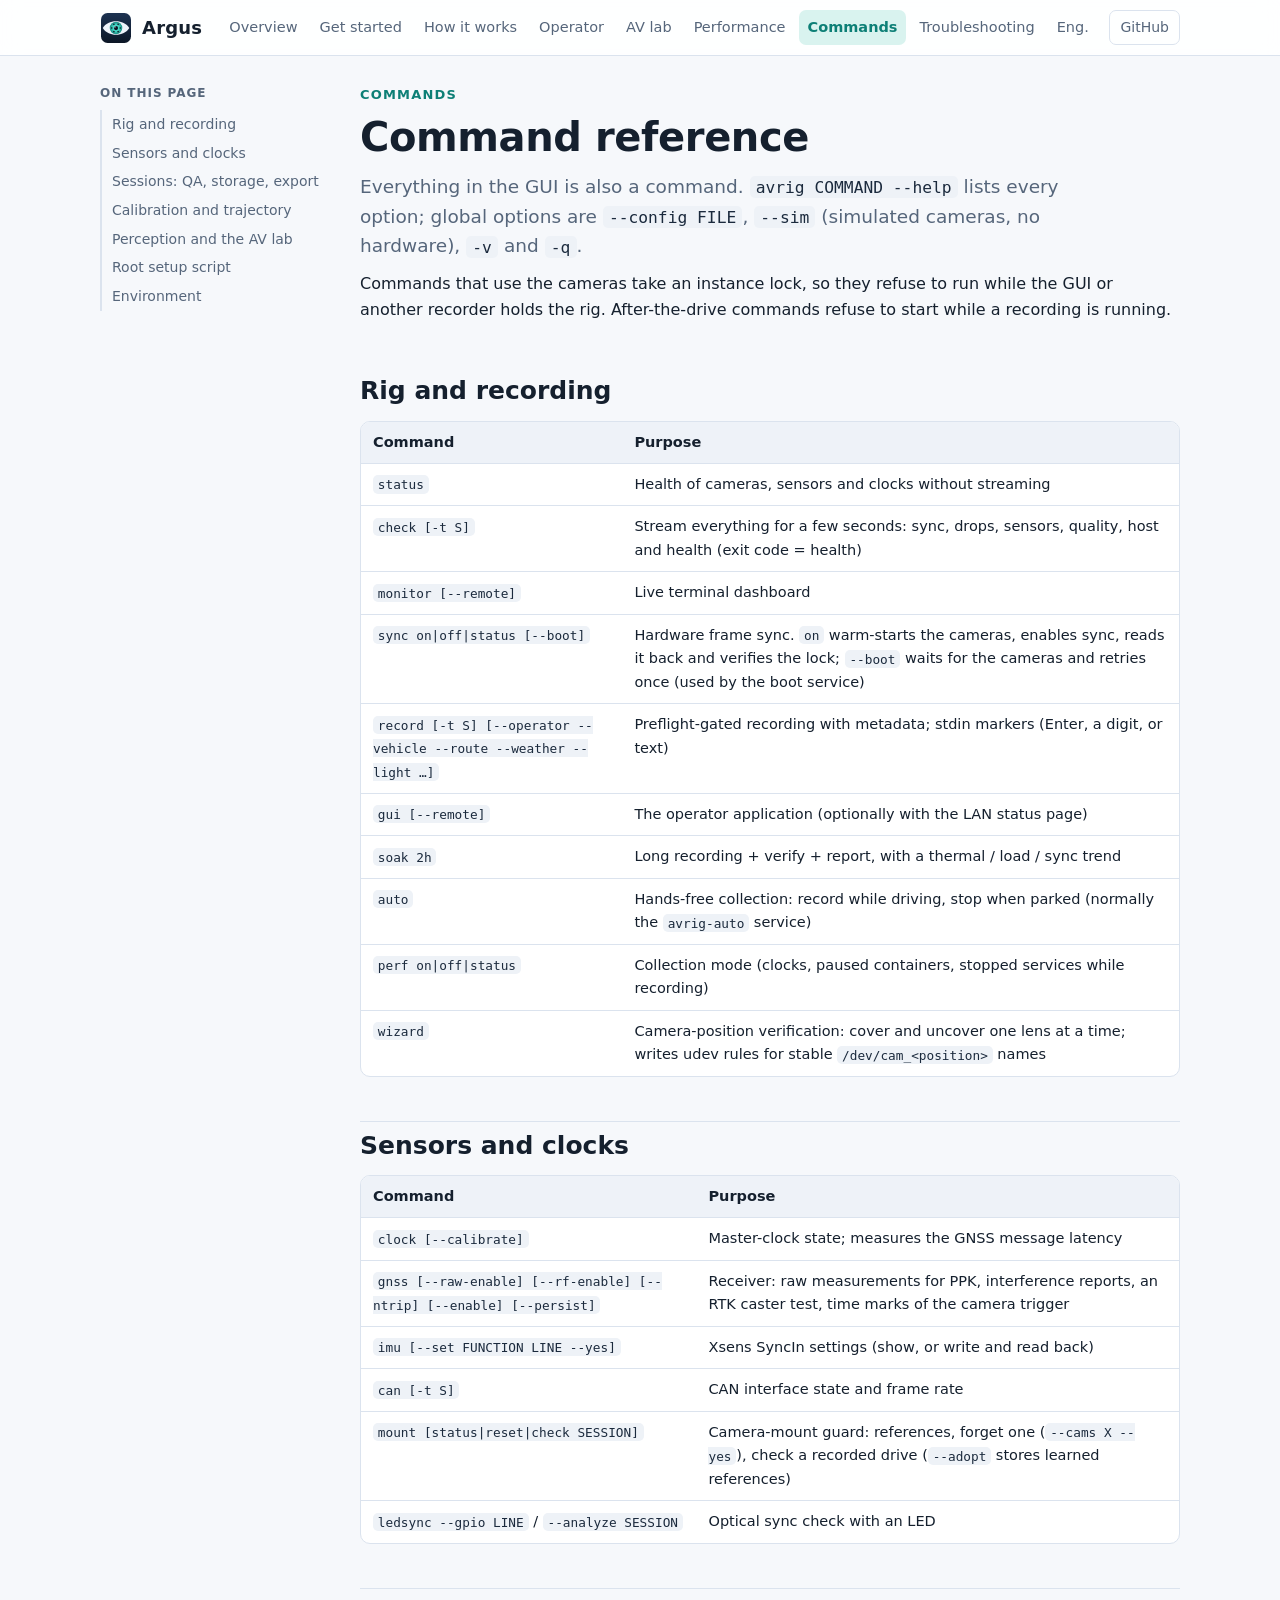
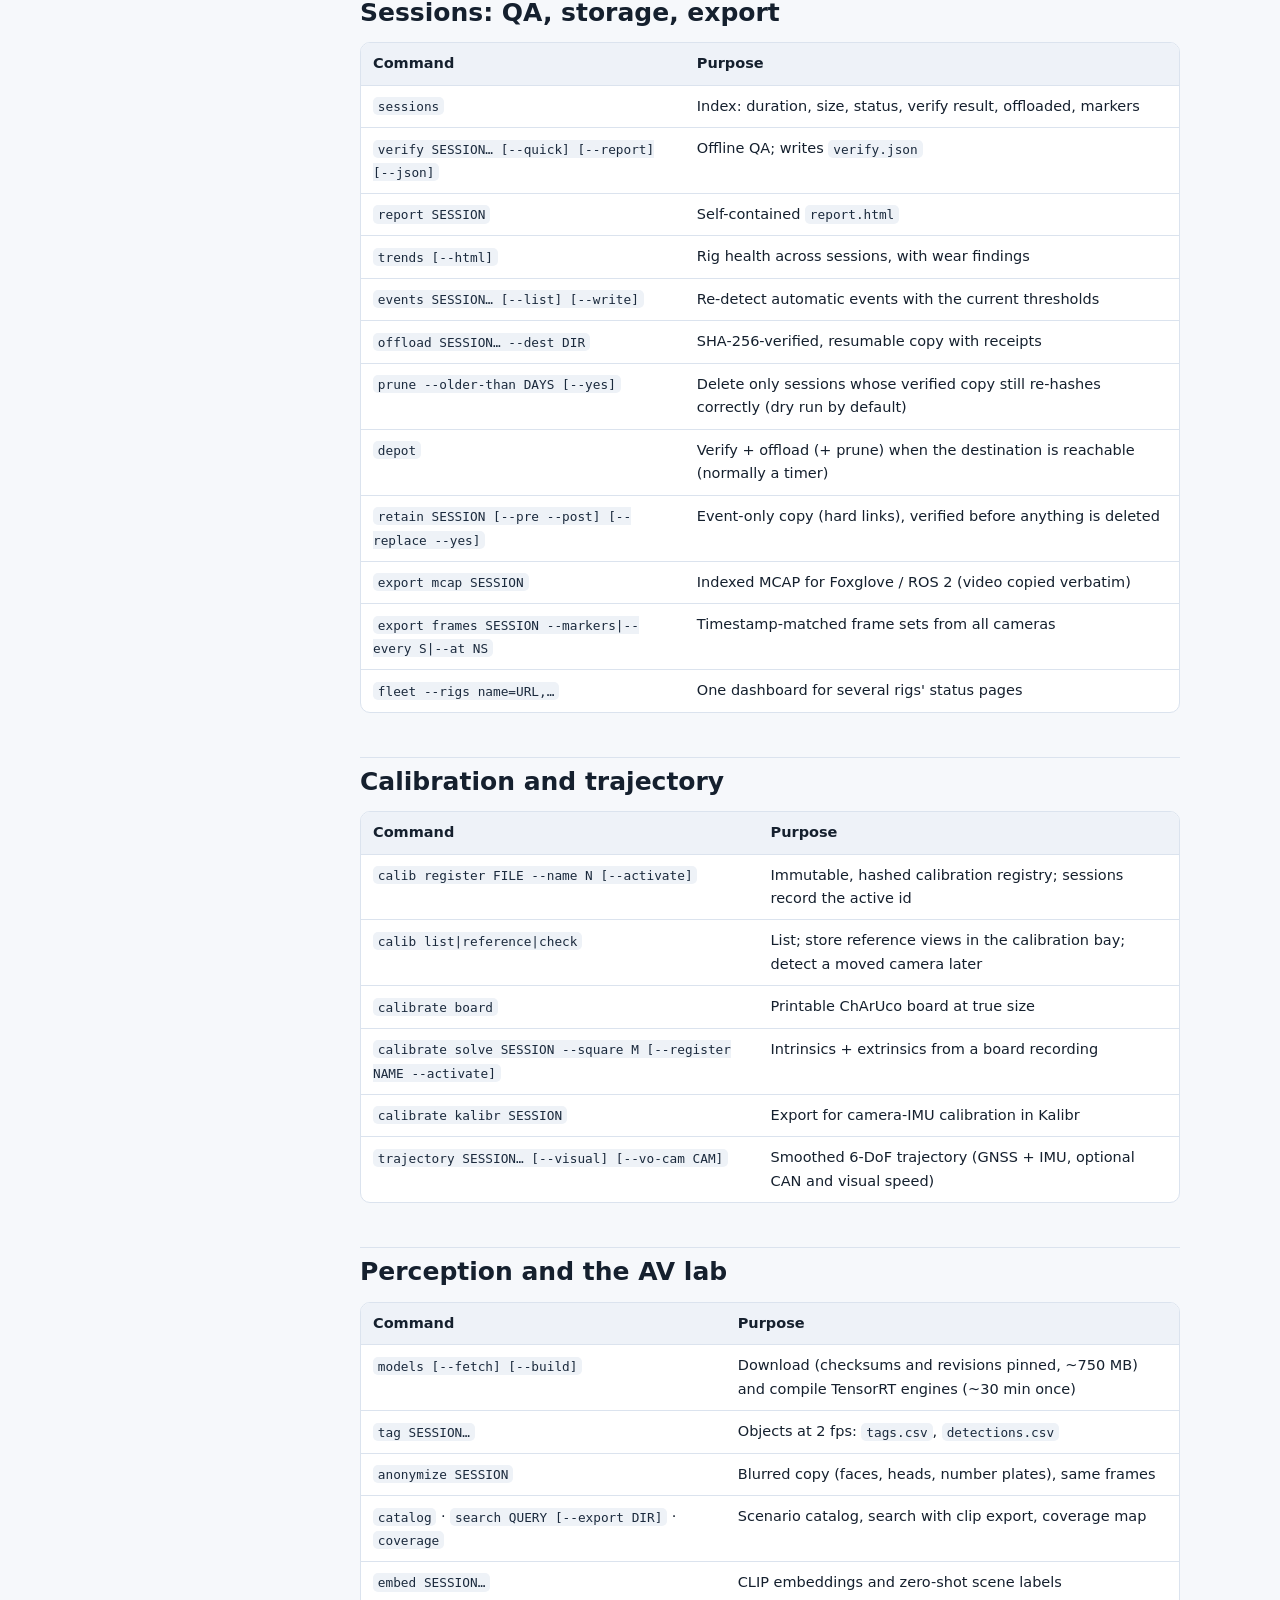
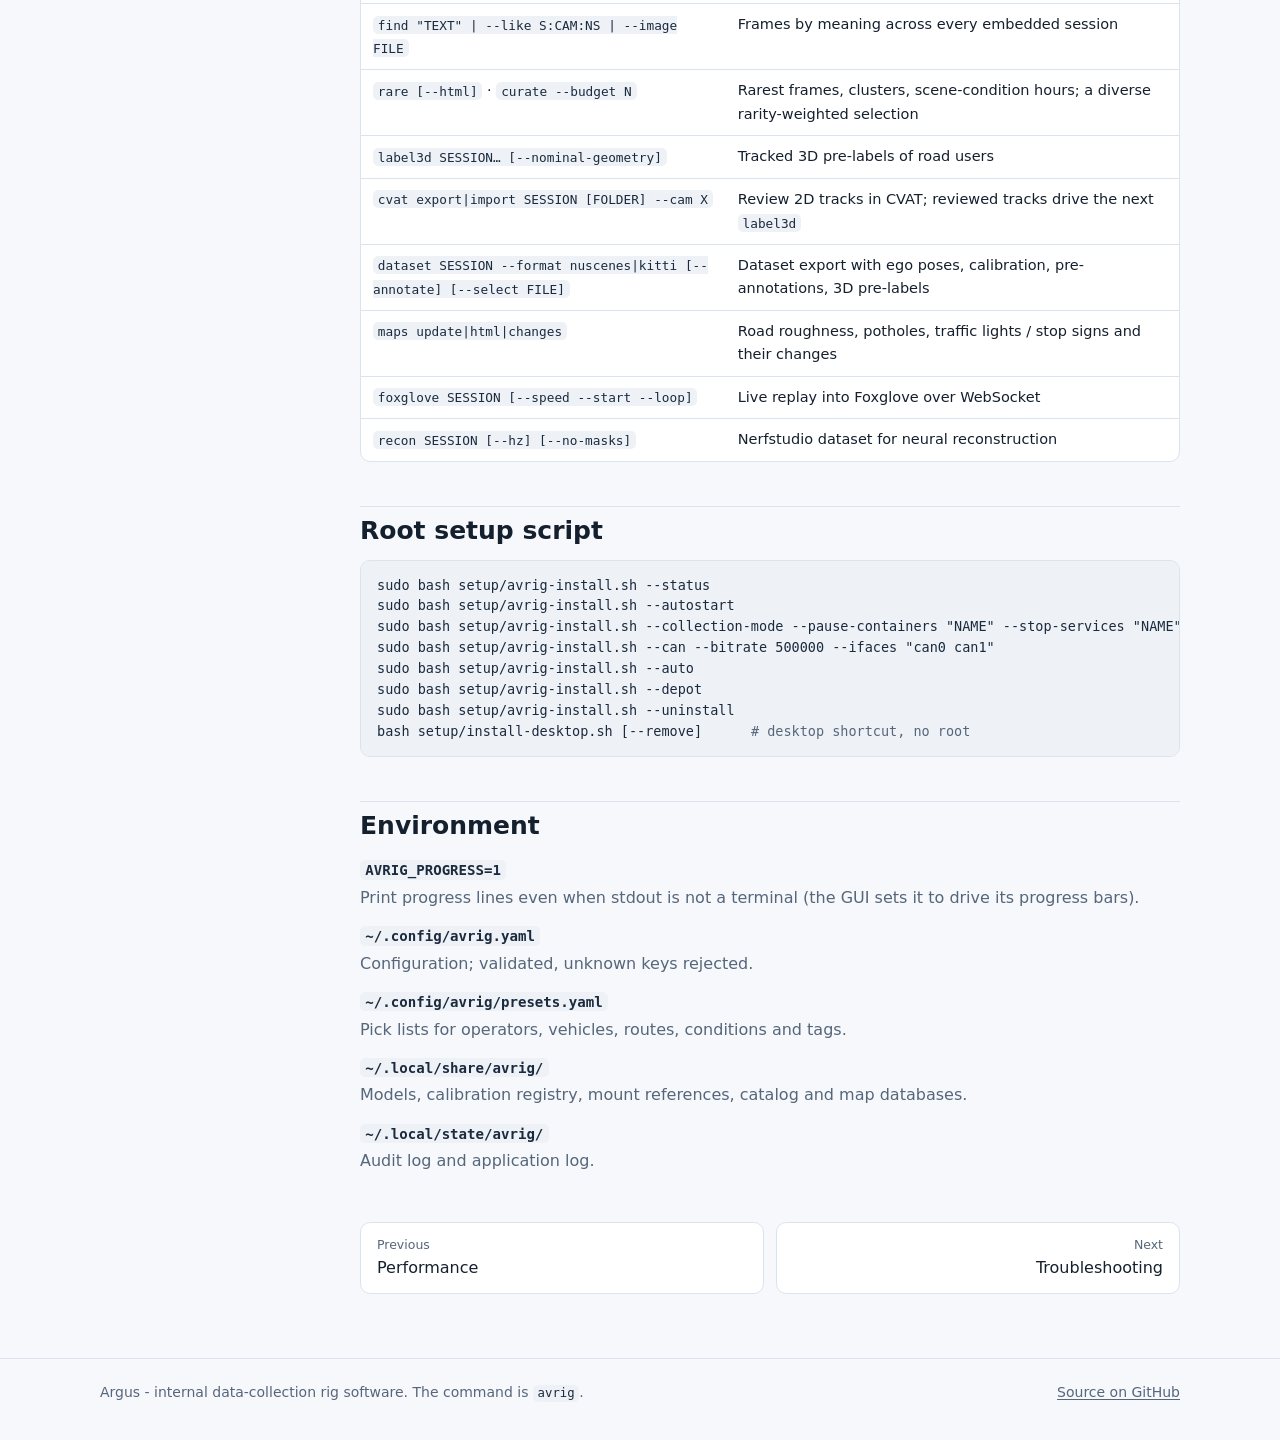
==== docs/cli.html @ b2f9fd61 "Argus: AV data collection for a six-camera hardware-synced GMSL2 rig on Jetson AGX Orin Hardware fra" ====
<!doctype html>
<html lang="en">
<head>
<meta charset="utf-8">
<meta name="viewport" content="width=device-width, initial-scale=1">
<title>Command reference - Argus</title>
<meta name="description" content="Every avrig command, grouped by task.">
<meta name="color-scheme" content="light dark">
<link rel="icon" href="img/argus.svg" type="image/svg+xml">
<link rel="stylesheet" href="style.css">
</head>
<body>
<header class="top"><div class="top-inner">
<a class="brand" href="index.html"><img src="img/argus.svg" alt="" width="32" height="32">Argus</a>
<nav class="site" aria-label="Documentation"><a href="index.html">Overview</a><a href="getting-started.html">Get started</a><a href="how-it-works.html">How it works</a><a href="features.html">Operator</a><a href="lab.html">AV lab</a><a href="performance.html">Performance</a><a href="cli.html" aria-current="page">Commands</a><a href="troubleshooting.html">Troubleshooting</a><a href="lessons.html">Eng. notes</a></nav>
<a class="gh" href="https://github.com/Sherin-SEF-AI/ArgusAV">GitHub</a>
</div></header>
<main><div class="doc"><aside class="toc"><b>On this page</b><a href="#rig-and-recording">Rig and recording</a><a href="#sensors-and-clocks">Sensors and clocks</a><a href="#sessions-qa-storage-export">Sessions: QA, storage, export</a><a href="#calibration-and-trajectory">Calibration and trajectory</a><a href="#perception-and-the-av-lab">Perception and the AV lab</a><a href="#root-setup-script">Root setup script</a><a href="#environment">Environment</a></aside><article class="content"><div class="kicker">Commands</div>
<h1>Command reference</h1>
<p class="lead">Everything in the GUI is also a command. <code>avrig COMMAND --help</code> lists every option; global options are <code>--config FILE</code>, <code>--sim</code> (simulated cameras, no hardware), <code>-v</code> and <code>-q</code>.</p>
<p>Commands that use the cameras take an instance lock, so they refuse to run while the GUI or another recorder holds the rig. After-the-drive commands refuse to start while a recording is running.</p>

<h2 id="rig-and-recording">Rig and recording</h2>
<div class="table"><table>
<tr><th>Command</th><th>Purpose</th></tr>
<tr><td><code>status</code></td><td>Health of cameras, sensors and clocks without streaming</td></tr>
<tr><td><code>check [-t S]</code></td><td>Stream everything for a few seconds: sync, drops, sensors, quality, host and health (exit code = health)</td></tr>
<tr><td><code>monitor [--remote]</code></td><td>Live terminal dashboard</td></tr>
<tr><td><code>sync on|off|status [--boot]</code></td><td>Hardware frame sync. <code>on</code> warm-starts the cameras, enables sync, reads it back and verifies the lock; <code>--boot</code> waits for the cameras and retries once (used by the boot service)</td></tr>
<tr><td><code>record [-t S] [--operator --vehicle --route --weather --light …]</code></td><td>Preflight-gated recording with metadata; stdin markers (Enter, a digit, or text)</td></tr>
<tr><td><code>gui [--remote]</code></td><td>The operator application (optionally with the LAN status page)</td></tr>
<tr><td><code>soak 2h</code></td><td>Long recording + verify + report, with a thermal / load / sync trend</td></tr>
<tr><td><code>auto</code></td><td>Hands-free collection: record while driving, stop when parked (normally the <code>avrig-auto</code> service)</td></tr>
<tr><td><code>perf on|off|status</code></td><td>Collection mode (clocks, paused containers, stopped services while recording)</td></tr>
<tr><td><code>wizard</code></td><td>Camera-position verification: cover and uncover one lens at a time; writes udev rules for stable <code>/dev/cam_&lt;position&gt;</code> names</td></tr>
</table></div>

<h2 id="sensors-and-clocks">Sensors and clocks</h2>
<div class="table"><table>
<tr><th>Command</th><th>Purpose</th></tr>
<tr><td><code>clock [--calibrate]</code></td><td>Master-clock state; measures the GNSS message latency</td></tr>
<tr><td><code>gnss [--raw-enable] [--rf-enable] [--ntrip] [--enable] [--persist]</code></td><td>Receiver: raw measurements for PPK, interference reports, an RTK caster test, time marks of the camera trigger</td></tr>
<tr><td><code>imu [--set FUNCTION LINE --yes]</code></td><td>Xsens SyncIn settings (show, or write and read back)</td></tr>
<tr><td><code>can [-t S]</code></td><td>CAN interface state and frame rate</td></tr>
<tr><td><code>mount [status|reset|check SESSION]</code></td><td>Camera-mount guard: references, forget one (<code>--cams X --yes</code>), check a recorded drive (<code>--adopt</code> stores learned references)</td></tr>
<tr><td><code>ledsync --gpio LINE</code> / <code>--analyze SESSION</code></td><td>Optical sync check with an LED</td></tr>
</table></div>

<h2 id="sessions-qa-storage-export">Sessions: QA, storage, export</h2>
<div class="table"><table>
<tr><th>Command</th><th>Purpose</th></tr>
<tr><td><code>sessions</code></td><td>Index: duration, size, status, verify result, offloaded, markers</td></tr>
<tr><td><code>verify SESSION… [--quick] [--report] [--json]</code></td><td>Offline QA; writes <code>verify.json</code></td></tr>
<tr><td><code>report SESSION</code></td><td>Self-contained <code>report.html</code></td></tr>
<tr><td><code>trends [--html]</code></td><td>Rig health across sessions, with wear findings</td></tr>
<tr><td><code>events SESSION… [--list] [--write]</code></td><td>Re-detect automatic events with the current thresholds</td></tr>
<tr><td><code>offload SESSION… --dest DIR</code></td><td>SHA-256-verified, resumable copy with receipts</td></tr>
<tr><td><code>prune --older-than DAYS [--yes]</code></td><td>Delete only sessions whose verified copy still re-hashes correctly (dry run by default)</td></tr>
<tr><td><code>depot</code></td><td>Verify + offload (+ prune) when the destination is reachable (normally a timer)</td></tr>
<tr><td><code>retain SESSION [--pre --post] [--replace --yes]</code></td><td>Event-only copy (hard links), verified before anything is deleted</td></tr>
<tr><td><code>export mcap SESSION</code></td><td>Indexed MCAP for Foxglove / ROS 2 (video copied verbatim)</td></tr>
<tr><td><code>export frames SESSION --markers|--every S|--at NS</code></td><td>Timestamp-matched frame sets from all cameras</td></tr>
<tr><td><code>fleet --rigs name=URL,…</code></td><td>One dashboard for several rigs' status pages</td></tr>
</table></div>

<h2 id="calibration-and-trajectory">Calibration and trajectory</h2>
<div class="table"><table>
<tr><th>Command</th><th>Purpose</th></tr>
<tr><td><code>calib register FILE --name N [--activate]</code></td><td>Immutable, hashed calibration registry; sessions record the active id</td></tr>
<tr><td><code>calib list|reference|check</code></td><td>List; store reference views in the calibration bay; detect a moved camera later</td></tr>
<tr><td><code>calibrate board</code></td><td>Printable ChArUco board at true size</td></tr>
<tr><td><code>calibrate solve SESSION --square M [--register NAME --activate]</code></td><td>Intrinsics + extrinsics from a board recording</td></tr>
<tr><td><code>calibrate kalibr SESSION</code></td><td>Export for camera-IMU calibration in Kalibr</td></tr>
<tr><td><code>trajectory SESSION… [--visual] [--vo-cam CAM]</code></td><td>Smoothed 6-DoF trajectory (GNSS + IMU, optional CAN and visual speed)</td></tr>
</table></div>

<h2 id="perception-and-the-av-lab">Perception and the AV lab</h2>
<div class="table"><table>
<tr><th>Command</th><th>Purpose</th></tr>
<tr><td><code>models [--fetch] [--build]</code></td><td>Download (checksums and revisions pinned, ~750 MB) and compile TensorRT engines (~30 min once)</td></tr>
<tr><td><code>tag SESSION…</code></td><td>Objects at 2 fps: <code>tags.csv</code>, <code>detections.csv</code></td></tr>
<tr><td><code>anonymize SESSION</code></td><td>Blurred copy (faces, heads, number plates), same frames</td></tr>
<tr><td><code>catalog</code> · <code>search QUERY [--export DIR]</code> · <code>coverage</code></td><td>Scenario catalog, search with clip export, coverage map</td></tr>
<tr><td><code>embed SESSION…</code></td><td>CLIP embeddings and zero-shot scene labels</td></tr>
<tr><td><code>find "TEXT" | --like S:CAM:NS | --image FILE</code></td><td>Frames by meaning across every embedded session</td></tr>
<tr><td><code>rare [--html]</code> · <code>curate --budget N</code></td><td>Rarest frames, clusters, scene-condition hours; a diverse rarity-weighted selection</td></tr>
<tr><td><code>label3d SESSION… [--nominal-geometry]</code></td><td>Tracked 3D pre-labels of road users</td></tr>
<tr><td><code>cvat export|import SESSION [FOLDER] --cam X</code></td><td>Review 2D tracks in CVAT; reviewed tracks drive the next <code>label3d</code></td></tr>
<tr><td><code>dataset SESSION --format nuscenes|kitti [--annotate] [--select FILE]</code></td><td>Dataset export with ego poses, calibration, pre-annotations, 3D pre-labels</td></tr>
<tr><td><code>maps update|html|changes</code></td><td>Road roughness, potholes, traffic lights / stop signs and their changes</td></tr>
<tr><td><code>foxglove SESSION [--speed --start --loop]</code></td><td>Live replay into Foxglove over WebSocket</td></tr>
<tr><td><code>recon SESSION [--hz] [--no-masks]</code></td><td>Nerfstudio dataset for neural reconstruction</td></tr>
</table></div>

<h2 id="root-setup-script">Root setup script</h2>
<pre><code>sudo bash setup/avrig-install.sh --status
sudo bash setup/avrig-install.sh --autostart
sudo bash setup/avrig-install.sh --collection-mode --pause-containers "NAME" --stop-services "NAME"
sudo bash setup/avrig-install.sh --can --bitrate 500000 --ifaces "can0 can1"
sudo bash setup/avrig-install.sh --auto
sudo bash setup/avrig-install.sh --depot
sudo bash setup/avrig-install.sh --uninstall
bash setup/install-desktop.sh [--remove]      <span class="c"># desktop shortcut, no root</span></code></pre>

<h2 id="environment">Environment</h2>
<dl class="defs">
  <dt><code>AVRIG_PROGRESS=1</code></dt><dd>Print progress lines even when stdout is not a terminal (the GUI sets it to drive its progress bars).</dd>
  <dt><code>~/.config/avrig.yaml</code></dt><dd>Configuration; validated, unknown keys rejected.</dd>
  <dt><code>~/.config/avrig/presets.yaml</code></dt><dd>Pick lists for operators, vehicles, routes, conditions and tags.</dd>
  <dt><code>~/.local/share/avrig/</code></dt><dd>Models, calibration registry, mount references, catalog and map databases.</dd>
  <dt><code>~/.local/state/avrig/</code></dt><dd>Audit log and application log.</dd>
</dl>
<div class="pager"><a href="performance.html"><small>Previous</small>Performance</a><a class="next" href="troubleshooting.html"><small>Next</small>Troubleshooting</a></div></article></div></main>
<footer><div class="inner">
<span>Argus - internal data-collection rig software. The command is <code>avrig</code>.</span>
<span><a href="https://github.com/Sherin-SEF-AI/ArgusAV">Source on GitHub</a></span>
</div></footer>
</body>
</html>
---- docs/style.css ----
/* Argus documentation - one stylesheet for every page. Light by default, dark via
   prefers-color-scheme. No external assets. */
:root {
  --bg: #f6f8fb;
  --surface: #ffffff;
  --surface-2: #eef2f8;
  --text: #15202e;
  --muted: #56667b;
  --border: #dbe3ee;
  --accent: #0d7f76;
  --accent-soft: #d9f3ef;
  --navy: #1d3352;
  --code-bg: #eef2f7;
  --code-text: #1b2a3d;
  --ok: #1a7f37;
  --warn: #9a6700;
  --fail: #c62a2f;
  --shadow: 0 1px 2px rgba(16, 30, 54, .06), 0 4px 16px rgba(16, 30, 54, .06);
  --radius: 10px;
  --mono: ui-monospace, "SFMono-Regular", "JetBrains Mono", "DejaVu Sans Mono", Menlo, Consolas, monospace;
  --sans: system-ui, -apple-system, "Segoe UI", Roboto, Ubuntu, "Noto Sans", "Helvetica Neue", Arial, sans-serif;
  color-scheme: light;
}
@media (prefers-color-scheme: dark) {
  :root {
    --bg: #0a111d;
    --surface: #111a29;
    --surface-2: #172236;
    --text: #e3eaf4;
    --muted: #9badc4;
    --border: #233149;
    --accent: #46dcc9;
    --accent-soft: #123a3a;
    --navy: #9fc0ea;
    --code-bg: #0d1626;
    --code-text: #d6e2f2;
    --ok: #5fd37c;
    --warn: #e6b34a;
    --fail: #ff7b7b;
    --shadow: 0 1px 2px rgba(0, 0, 0, .3), 0 4px 18px rgba(0, 0, 0, .25);
    color-scheme: dark;
  }
}

* { box-sizing: border-box; }
html { scroll-padding-top: 76px; }
body {
  margin: 0;
  background: var(--bg);
  color: var(--text);
  font: 16px/1.62 var(--sans);
  -webkit-text-size-adjust: 100%;
}
img { max-width: 100%; height: auto; }
a { color: var(--accent); text-decoration-thickness: 1px; text-underline-offset: 2px; }
a:hover { text-decoration-thickness: 2px; }

/* ---------- header ---------- */
.top {
  position: sticky; top: 0; z-index: 10;
  background: color-mix(in srgb, var(--surface) 88%, transparent);
  backdrop-filter: saturate(1.4) blur(10px);
  -webkit-backdrop-filter: saturate(1.4) blur(10px);
  border-bottom: 1px solid var(--border);
}
.top-inner {
  max-width: 1120px; margin: 0 auto; padding: 10px 20px;
  display: flex; align-items: center; gap: 18px;
}
.brand { display: flex; align-items: center; gap: 10px; font-weight: 700; font-size: 18px;
  color: var(--text); text-decoration: none; letter-spacing: .2px; flex: none; }
.brand img { width: 32px; height: 32px; }
.brand small { font-weight: 500; color: var(--muted); font-size: 12px; }
nav.site { display: flex; gap: 4px; overflow-x: auto; scrollbar-width: none; flex: 1; min-width: 0; }
nav.site::-webkit-scrollbar { display: none; }
nav.site a { color: var(--muted); text-decoration: none; padding: 6px 9px; border-radius: 7px;
  white-space: nowrap; font-size: 14.5px; }
nav.site a:hover { color: var(--text); background: var(--surface-2); }
nav.site a[aria-current="page"] { color: var(--accent); background: var(--accent-soft); font-weight: 600; }
.gh { flex: none; font-size: 14px; color: var(--muted); text-decoration: none; border: 1px solid var(--border);
  padding: 5px 10px; border-radius: 7px; }
.gh:hover { color: var(--text); }

@media (max-width: 760px) {
  .top-inner { flex-wrap: wrap; row-gap: 6px; padding: 8px 16px; }
  nav.site { order: 3; flex-basis: 100%; margin: 0 -6px; }
  .gh { margin-left: auto; }
}

/* ---------- layout ---------- */
main { max-width: 1120px; margin: 0 auto; padding: 28px 20px 64px; }
.doc { display: grid; grid-template-columns: 220px minmax(0, 1fr); gap: 40px; align-items: start; }
.toc { position: sticky; top: 80px; font-size: 14px; max-height: calc(100vh - 100px); overflow: auto; }
.toc b { display: block; color: var(--muted); font-size: 12px; text-transform: uppercase; letter-spacing: .08em;
  margin-bottom: 6px; }
.toc a { display: block; color: var(--muted); text-decoration: none; padding: 3px 0 3px 10px;
  border-left: 2px solid var(--border); }
.toc a:hover { color: var(--text); border-left-color: var(--accent); }
.content { min-width: 0; }
@media (max-width: 900px) {
  .doc { grid-template-columns: 1fr; }
  .toc { display: none; }
}

h1 { font-size: clamp(28px, 4.2vw, 40px); line-height: 1.15; margin: 8px 0 12px; letter-spacing: -.01em; }
h2 { font-size: 25px; line-height: 1.25; margin: 44px 0 12px; padding-top: 8px; border-top: 1px solid var(--border); }
h2:first-of-type { border-top: 0; }
h3 { font-size: 19px; margin: 28px 0 8px; }
h4 { font-size: 16px; margin: 20px 0 6px; }
p, ul, ol { margin: 10px 0; }
li { margin: 4px 0; }
.lead { font-size: 18.5px; color: var(--muted); max-width: 760px; }
.kicker { color: var(--accent); font-weight: 700; font-size: 13px; text-transform: uppercase; letter-spacing: .09em; }

/* ---------- code ---------- */
code { font-family: var(--mono); font-size: .88em; background: var(--code-bg); color: var(--code-text);
  padding: .12em .38em; border-radius: 5px; }
pre { background: var(--code-bg); color: var(--code-text); border: 1px solid var(--border); border-radius: var(--radius);
  padding: 14px 16px; overflow-x: auto; font: 13.5px/1.55 var(--mono); }
pre code { background: none; padding: 0; font-size: inherit; }
pre .c { color: var(--muted); }
pre.term { background: #0b1220; color: #d6e2f2; border-color: #1c2a42; }
pre.term .ok { color: #5fd37c; } pre.term .warn { color: #e6b34a; } pre.term .dim { color: #8395ad; }

/* ---------- tables ---------- */
.table { overflow-x: auto; margin: 14px 0; border: 1px solid var(--border); border-radius: var(--radius);
  background: var(--surface); }
table { border-collapse: collapse; width: 100%; font-size: 14.5px; }
th, td { text-align: left; padding: 9px 12px; border-bottom: 1px solid var(--border); vertical-align: top; }
th { background: var(--surface-2); font-weight: 600; white-space: nowrap; }
tr:last-child td { border-bottom: 0; }
@media (max-width: 640px) { table { min-width: 600px; } main { padding: 20px 16px 48px; } }
td.num, th.num { text-align: right; font-variant-numeric: tabular-nums; white-space: nowrap; }

/* ---------- blocks ---------- */
.note, .warnbox, .okbox { border: 1px solid var(--border); border-left: 4px solid var(--accent); background: var(--surface);
  border-radius: 8px; padding: 12px 16px; margin: 16px 0; }
.warnbox { border-left-color: var(--warn); }
.okbox { border-left-color: var(--ok); }
.note > :first-child, .warnbox > :first-child, .okbox > :first-child { margin-top: 0; }
.note > :last-child, .warnbox > :last-child, .okbox > :last-child { margin-bottom: 0; }

.grid { display: grid; gap: 14px; grid-template-columns: repeat(auto-fill, minmax(250px, 1fr)); margin: 16px 0; }
.card { background: var(--surface); border: 1px solid var(--border); border-radius: var(--radius); padding: 16px 18px;
  box-shadow: var(--shadow); }
.card h3 { margin: 0 0 6px; font-size: 16.5px; }
.card p { margin: 0; color: var(--muted); font-size: 14.5px; }
.card .tag { display: inline-block; font-size: 11.5px; font-weight: 600; color: var(--accent); background: var(--accent-soft);
  border-radius: 99px; padding: 1px 8px; margin-bottom: 8px; }
a.card { text-decoration: none; color: inherit; transition: border-color .15s, transform .15s; }
a.card:hover { border-color: var(--accent); transform: translateY(-1px); }

.stats { display: grid; gap: 12px; grid-template-columns: repeat(auto-fit, minmax(170px, 1fr)); margin: 20px 0; }
.stat { background: var(--surface); border: 1px solid var(--border); border-radius: var(--radius); padding: 14px 16px; }
.stat b { display: block; font-size: 26px; line-height: 1.15; color: var(--text); font-variant-numeric: tabular-nums; }
.stat span { color: var(--muted); font-size: 13.5px; }

.pill { display: inline-block; font: 600 12px/1.6 var(--sans); padding: 0 8px; border-radius: 99px; border: 1px solid var(--border); }
.pill.ok { color: var(--ok); } .pill.warn { color: var(--warn); } .pill.fail { color: var(--fail); }

/* ---------- figures ---------- */
figure { margin: 22px 0; }
figure.shot img { display: block; width: 100%; border-radius: var(--radius); border: 1px solid var(--border);
  box-shadow: var(--shadow); background: var(--surface-2); }
figure.shot.narrow { max-width: 380px; }
figure.shot.mid { max-width: 760px; }
figcaption { color: var(--muted); font-size: 14px; margin-top: 8px; }
.diagram { overflow-x: auto; background: var(--surface); border: 1px solid var(--border); border-radius: var(--radius);
  padding: 12px; margin: 18px 0; }
.diagram svg { display: block; min-width: 720px; width: 100%; height: auto; }

/* SVG diagram styling, theme-aware */
.dg .bx { fill: var(--surface-2); stroke: var(--border); stroke-width: 1.5; }
.dg .bx.hi { fill: var(--accent-soft); stroke: var(--accent); }
.dg .bx.nv { fill: var(--surface); stroke: var(--navy); }
.dg .grp { fill: none; stroke: var(--border); stroke-width: 1.5; stroke-dasharray: 5 4; }
.dg text { fill: var(--text); font: 13px var(--sans); }
.dg text.s { fill: var(--muted); font-size: 11.5px; }
.dg text.h { font-weight: 700; font-size: 12px; fill: var(--muted); letter-spacing: .06em; }
.dg .ln { stroke: var(--muted); stroke-width: 1.5; fill: none; }
.dg .ln.hi { stroke: var(--accent); stroke-width: 2; }
.dg .ar { fill: var(--muted); }
.dg .ar.hi { fill: var(--accent); }

/* ---------- hero ---------- */
.hero { display: grid; grid-template-columns: 1.05fr 1fr; gap: 36px; align-items: center; padding: 18px 0 8px; }
.hero h1 { font-size: clamp(32px, 5vw, 50px); }
.hero .logo { width: 72px; height: 72px; }
.hero .cta { display: flex; gap: 10px; flex-wrap: wrap; margin-top: 18px; }
.btn { display: inline-block; padding: 9px 16px; border-radius: 8px; font-weight: 600; text-decoration: none; font-size: 15px;
  border: 1px solid var(--border); color: var(--text); background: var(--surface); }
.btn.primary { background: var(--accent); border-color: var(--accent); color: #fff; }
@media (prefers-color-scheme: dark) { .btn.primary { color: #06201d; } }
.hero-shot { position: relative; }
.hero-shot img { width: 100%; border-radius: 12px; border: 1px solid var(--border); box-shadow: var(--shadow); display: block; }
.hero-fallback { aspect-ratio: 16 / 10; border-radius: 12px; border: 1px solid var(--border);
  background: radial-gradient(circle at 50% 50%, var(--accent-soft), var(--surface) 70%); display: grid; place-items: center; }
.hero-fallback img { width: 40%; border: 0; box-shadow: none; }
@media (max-width: 860px) { .hero { grid-template-columns: 1fr; } }

/* ---------- footer ---------- */
footer { border-top: 1px solid var(--border); color: var(--muted); font-size: 14px; }
footer .inner { max-width: 1120px; margin: 0 auto; padding: 22px 20px 36px; display: flex; gap: 16px; flex-wrap: wrap;
  justify-content: space-between; }
footer a { color: var(--muted); }
.pager { display: flex; justify-content: space-between; gap: 12px; margin-top: 48px; flex-wrap: wrap; }
.pager a { flex: 1 1 220px; border: 1px solid var(--border); border-radius: var(--radius); padding: 12px 16px; text-decoration: none;
  background: var(--surface); color: var(--text); }
.pager a small { display: block; color: var(--muted); font-size: 12.5px; }
.pager a.next { text-align: right; }
.pager a:hover { border-color: var(--accent); }

kbd { font: 12px var(--mono); border: 1px solid var(--border); border-bottom-width: 2px; border-radius: 5px; padding: 1px 5px;
  background: var(--surface); }
dl.defs dt { font-weight: 600; margin-top: 12px; }
dl.defs dd { margin: 2px 0 0 0; color: var(--muted); }
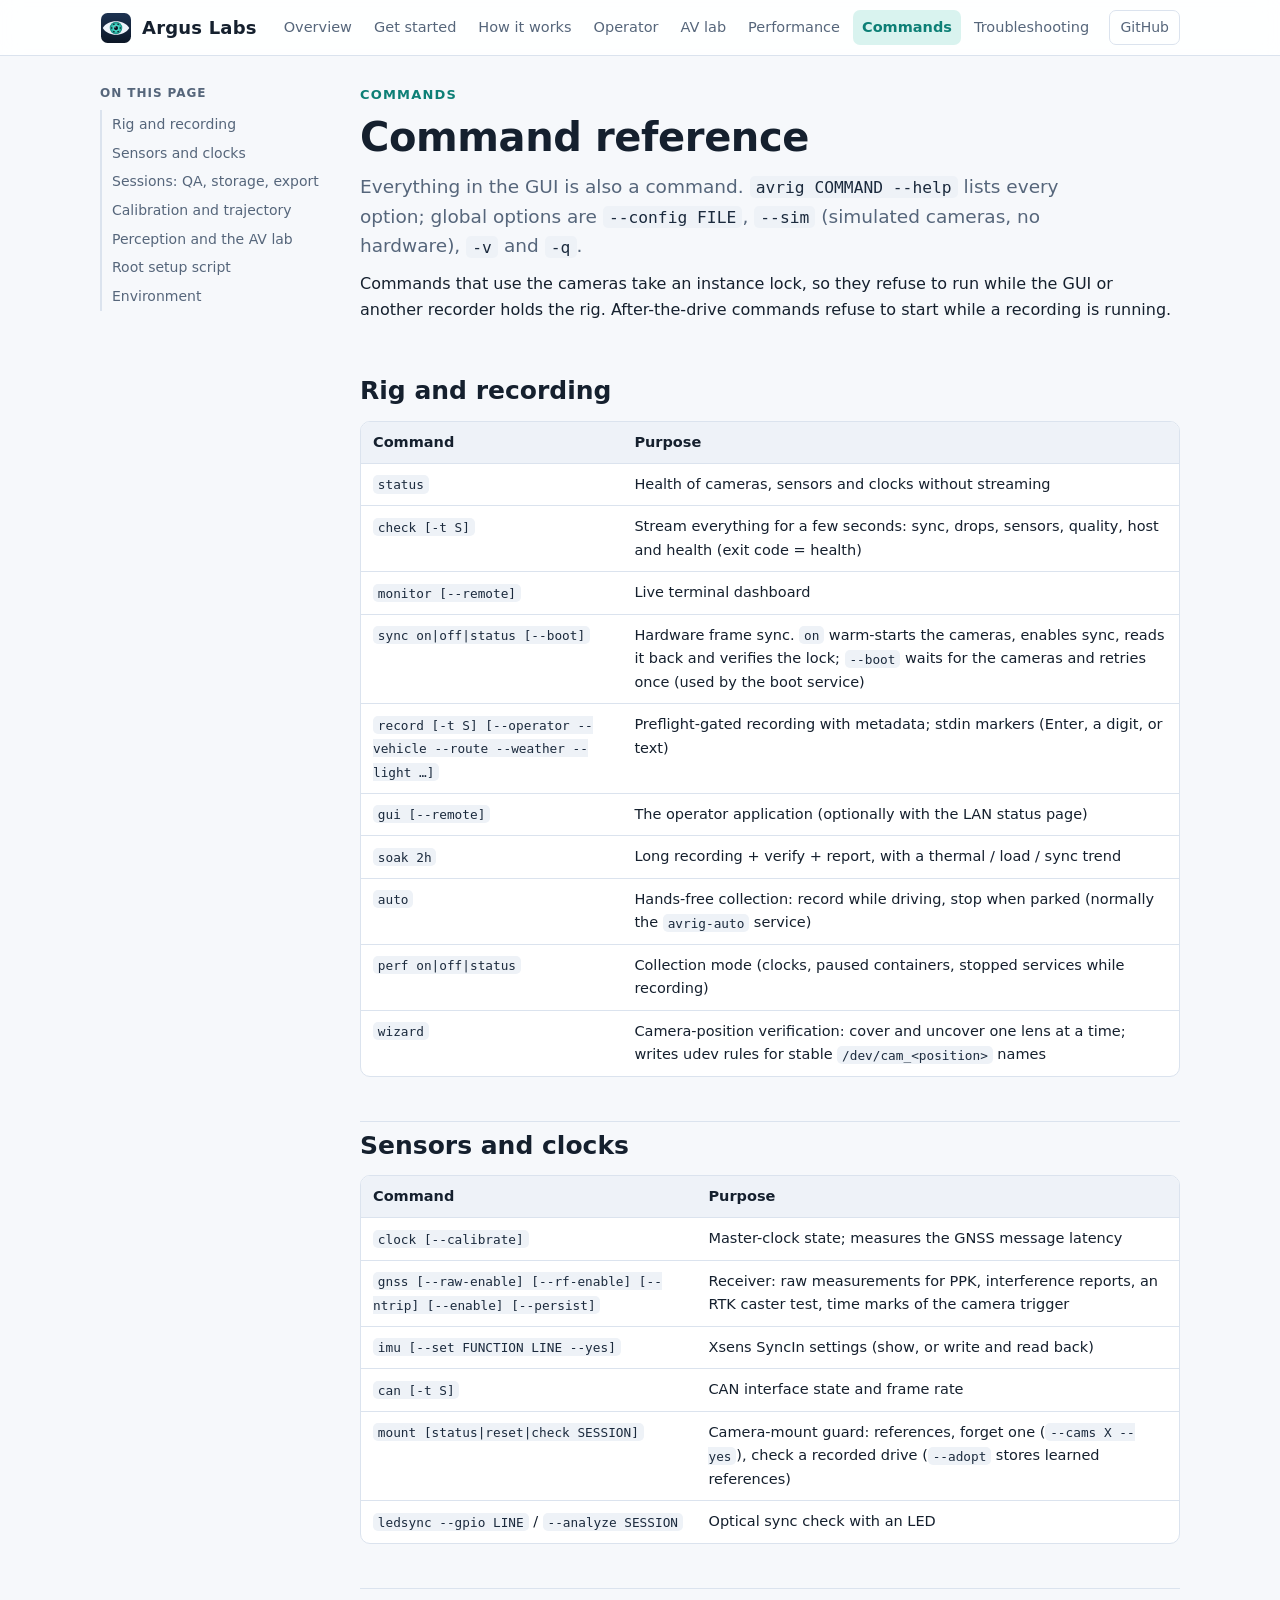
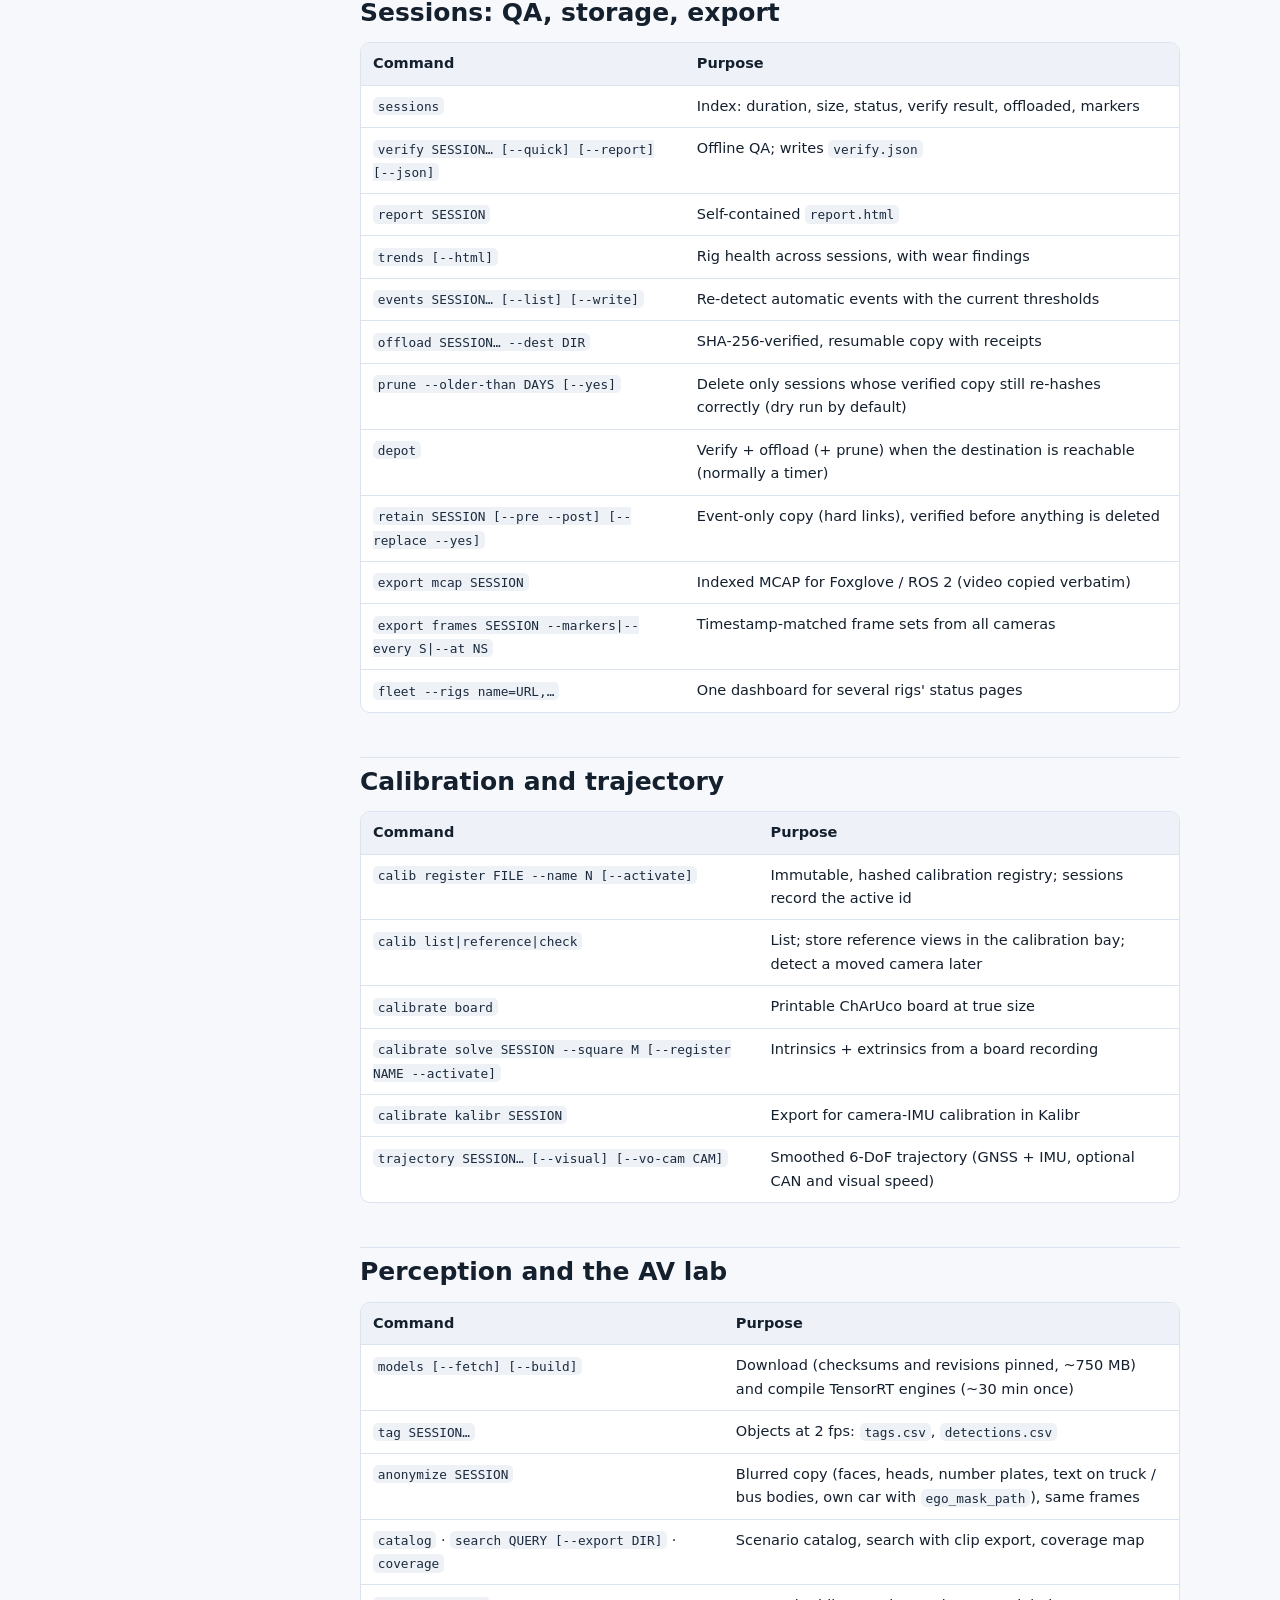
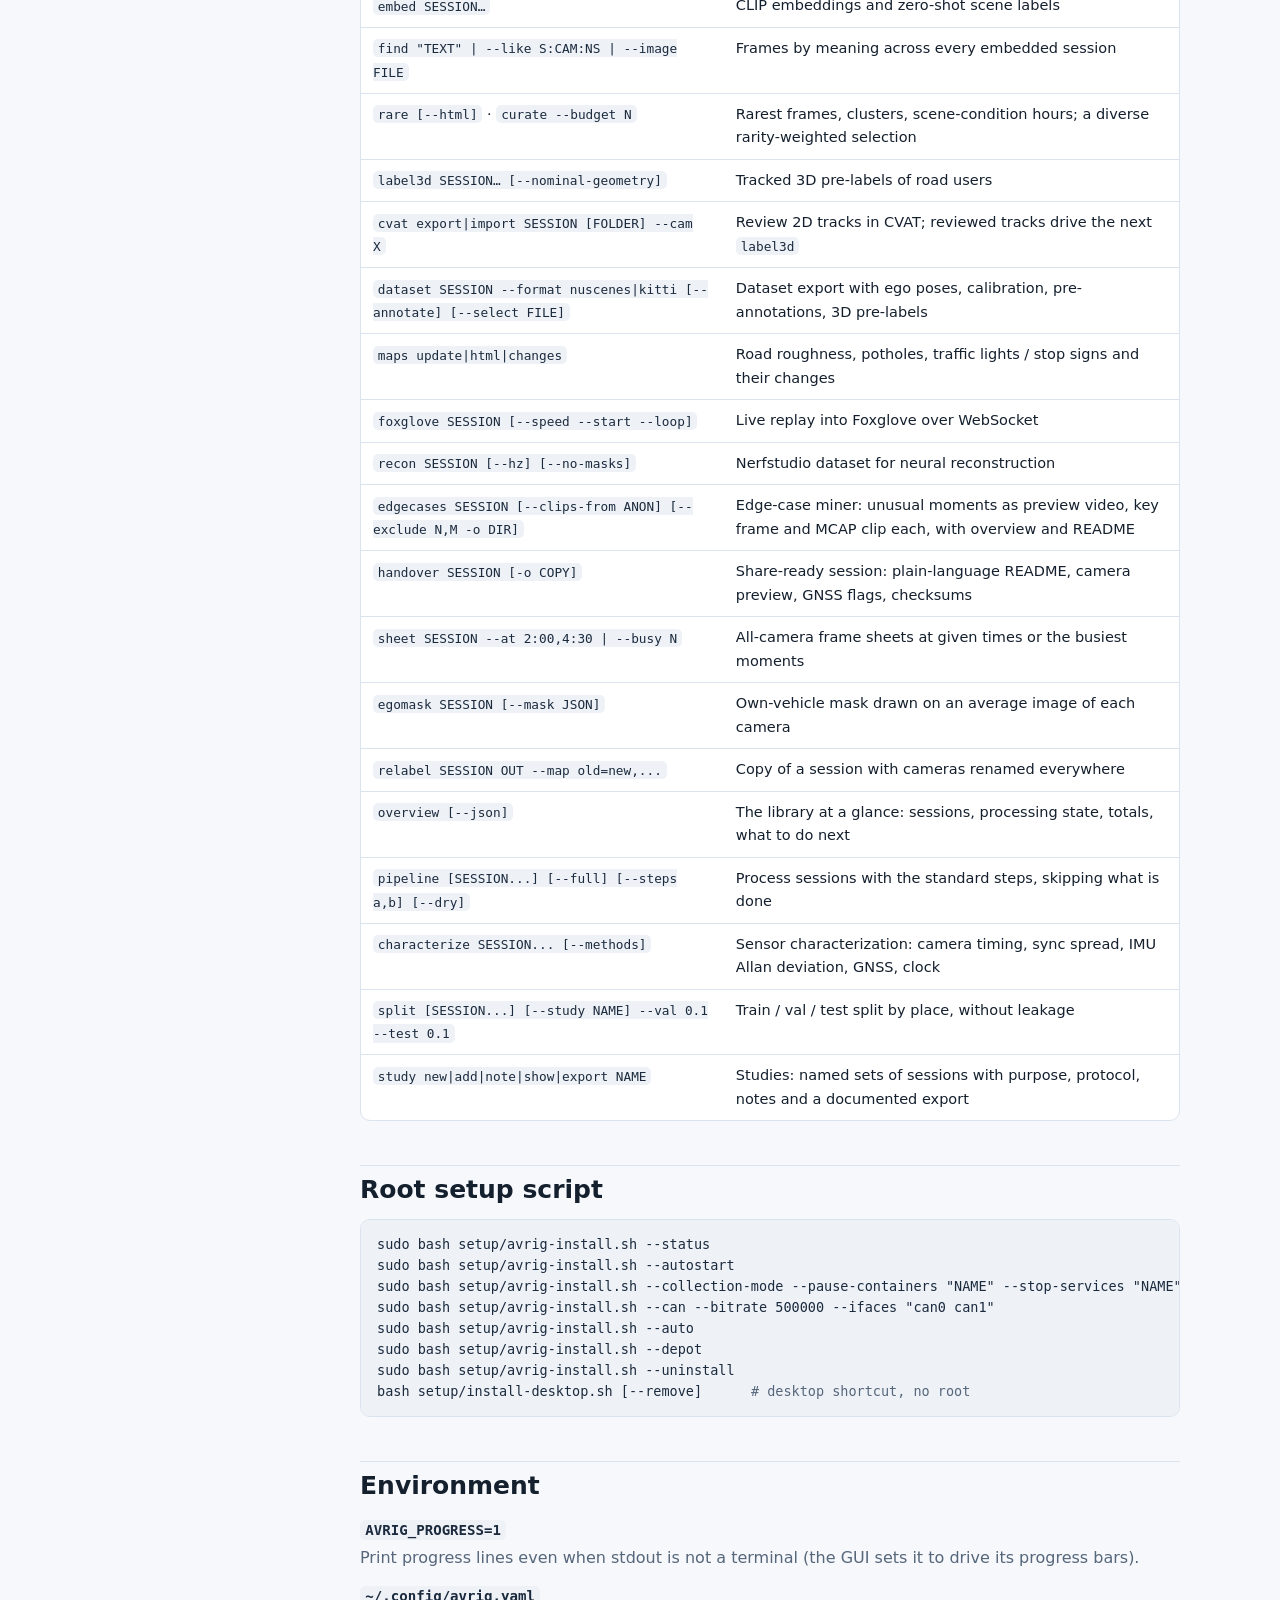
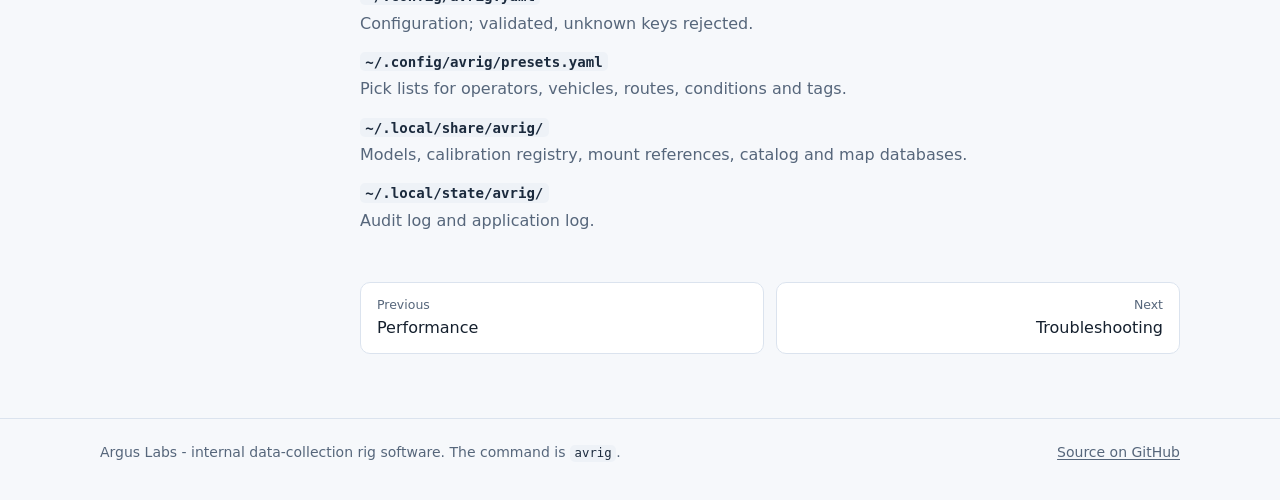
==== commit 262fc22a: "Argus Labs: research-lab tools, edge-case miner, hand-over, privacy and frame-identity fixes Rename " ====
--- a/docs/cli.html
+++ b/docs/cli.html
@@ -3,7 +3,7 @@
 <head>
 <meta charset="utf-8">
 <meta name="viewport" content="width=device-width, initial-scale=1">
-<title>Command reference - Argus</title>
+<title>Command reference - Argus Labs</title>
 <meta name="description" content="Every avrig command, grouped by task.">
 <meta name="color-scheme" content="light dark">
 <link rel="icon" href="img/argus.svg" type="image/svg+xml">
@@ -11,7 +11,7 @@
 </head>
 <body>
 <header class="top"><div class="top-inner">
-<a class="brand" href="index.html"><img src="img/argus.svg" alt="" width="32" height="32">Argus</a>
+<a class="brand" href="index.html"><img src="img/argus.svg" alt="" width="32" height="32">Argus Labs</a>
 <nav class="site" aria-label="Documentation"><a href="index.html">Overview</a><a href="getting-started.html">Get started</a><a href="how-it-works.html">How it works</a><a href="features.html">Operator</a><a href="lab.html">AV lab</a><a href="performance.html">Performance</a><a href="cli.html" aria-current="page">Commands</a><a href="troubleshooting.html">Troubleshooting</a><a href="lessons.html">Eng. notes</a></nav>
 <a class="gh" href="https://github.com/Sherin-SEF-AI/ArgusAV">GitHub</a>
 </div></header>
@@ -79,7 +79,7 @@
 <tr><th>Command</th><th>Purpose</th></tr>
 <tr><td><code>models [--fetch] [--build]</code></td><td>Download (checksums and revisions pinned, ~750 MB) and compile TensorRT engines (~30 min once)</td></tr>
 <tr><td><code>tag SESSION…</code></td><td>Objects at 2 fps: <code>tags.csv</code>, <code>detections.csv</code></td></tr>
-<tr><td><code>anonymize SESSION</code></td><td>Blurred copy (faces, heads, number plates), same frames</td></tr>
+<tr><td><code>anonymize SESSION</code></td><td>Blurred copy (faces, heads, number plates, text on truck / bus bodies, own car with <code>ego_mask_path</code>), same frames</td></tr>
 <tr><td><code>catalog</code> · <code>search QUERY [--export DIR]</code> · <code>coverage</code></td><td>Scenario catalog, search with clip export, coverage map</td></tr>
 <tr><td><code>embed SESSION…</code></td><td>CLIP embeddings and zero-shot scene labels</td></tr>
 <tr><td><code>find "TEXT" | --like S:CAM:NS | --image FILE</code></td><td>Frames by meaning across every embedded session</td></tr>
@@ -90,6 +90,16 @@
 <tr><td><code>maps update|html|changes</code></td><td>Road roughness, potholes, traffic lights / stop signs and their changes</td></tr>
 <tr><td><code>foxglove SESSION [--speed --start --loop]</code></td><td>Live replay into Foxglove over WebSocket</td></tr>
 <tr><td><code>recon SESSION [--hz] [--no-masks]</code></td><td>Nerfstudio dataset for neural reconstruction</td></tr>
+<tr><td><code>edgecases SESSION [--clips-from ANON] [--exclude N,M -o DIR]</code></td><td>Edge-case miner: unusual moments as preview video, key frame and MCAP clip each, with overview and README</td></tr>
+<tr><td><code>handover SESSION [-o COPY]</code></td><td>Share-ready session: plain-language README, camera preview, GNSS flags, checksums</td></tr>
+<tr><td><code>sheet SESSION --at 2:00,4:30 | --busy N</code></td><td>All-camera frame sheets at given times or the busiest moments</td></tr>
+<tr><td><code>egomask SESSION [--mask JSON]</code></td><td>Own-vehicle mask drawn on an average image of each camera</td></tr>
+<tr><td><code>relabel SESSION OUT --map old=new,...</code></td><td>Copy of a session with cameras renamed everywhere</td></tr>
+<tr><td><code>overview [--json]</code></td><td>The library at a glance: sessions, processing state, totals, what to do next</td></tr>
+<tr><td><code>pipeline [SESSION...] [--full] [--steps a,b] [--dry]</code></td><td>Process sessions with the standard steps, skipping what is done</td></tr>
+<tr><td><code>characterize SESSION... [--methods]</code></td><td>Sensor characterization: camera timing, sync spread, IMU Allan deviation, GNSS, clock</td></tr>
+<tr><td><code>split [SESSION...] [--study NAME] --val 0.1 --test 0.1</code></td><td>Train / val / test split by place, without leakage</td></tr>
+<tr><td><code>study new|add|note|show|export NAME</code></td><td>Studies: named sets of sessions with purpose, protocol, notes and a documented export</td></tr>
 </table></div>
 
 <h2 id="root-setup-script">Root setup script</h2>
@@ -112,7 +122,7 @@
 </dl>
 <div class="pager"><a href="performance.html"><small>Previous</small>Performance</a><a class="next" href="troubleshooting.html"><small>Next</small>Troubleshooting</a></div></article></div></main>
 <footer><div class="inner">
-<span>Argus - internal data-collection rig software. The command is <code>avrig</code>.</span>
+<span>Argus Labs - internal data-collection rig software. The command is <code>avrig</code>.</span>
 <span><a href="https://github.com/Sherin-SEF-AI/ArgusAV">Source on GitHub</a></span>
 </div></footer>
 </body>
